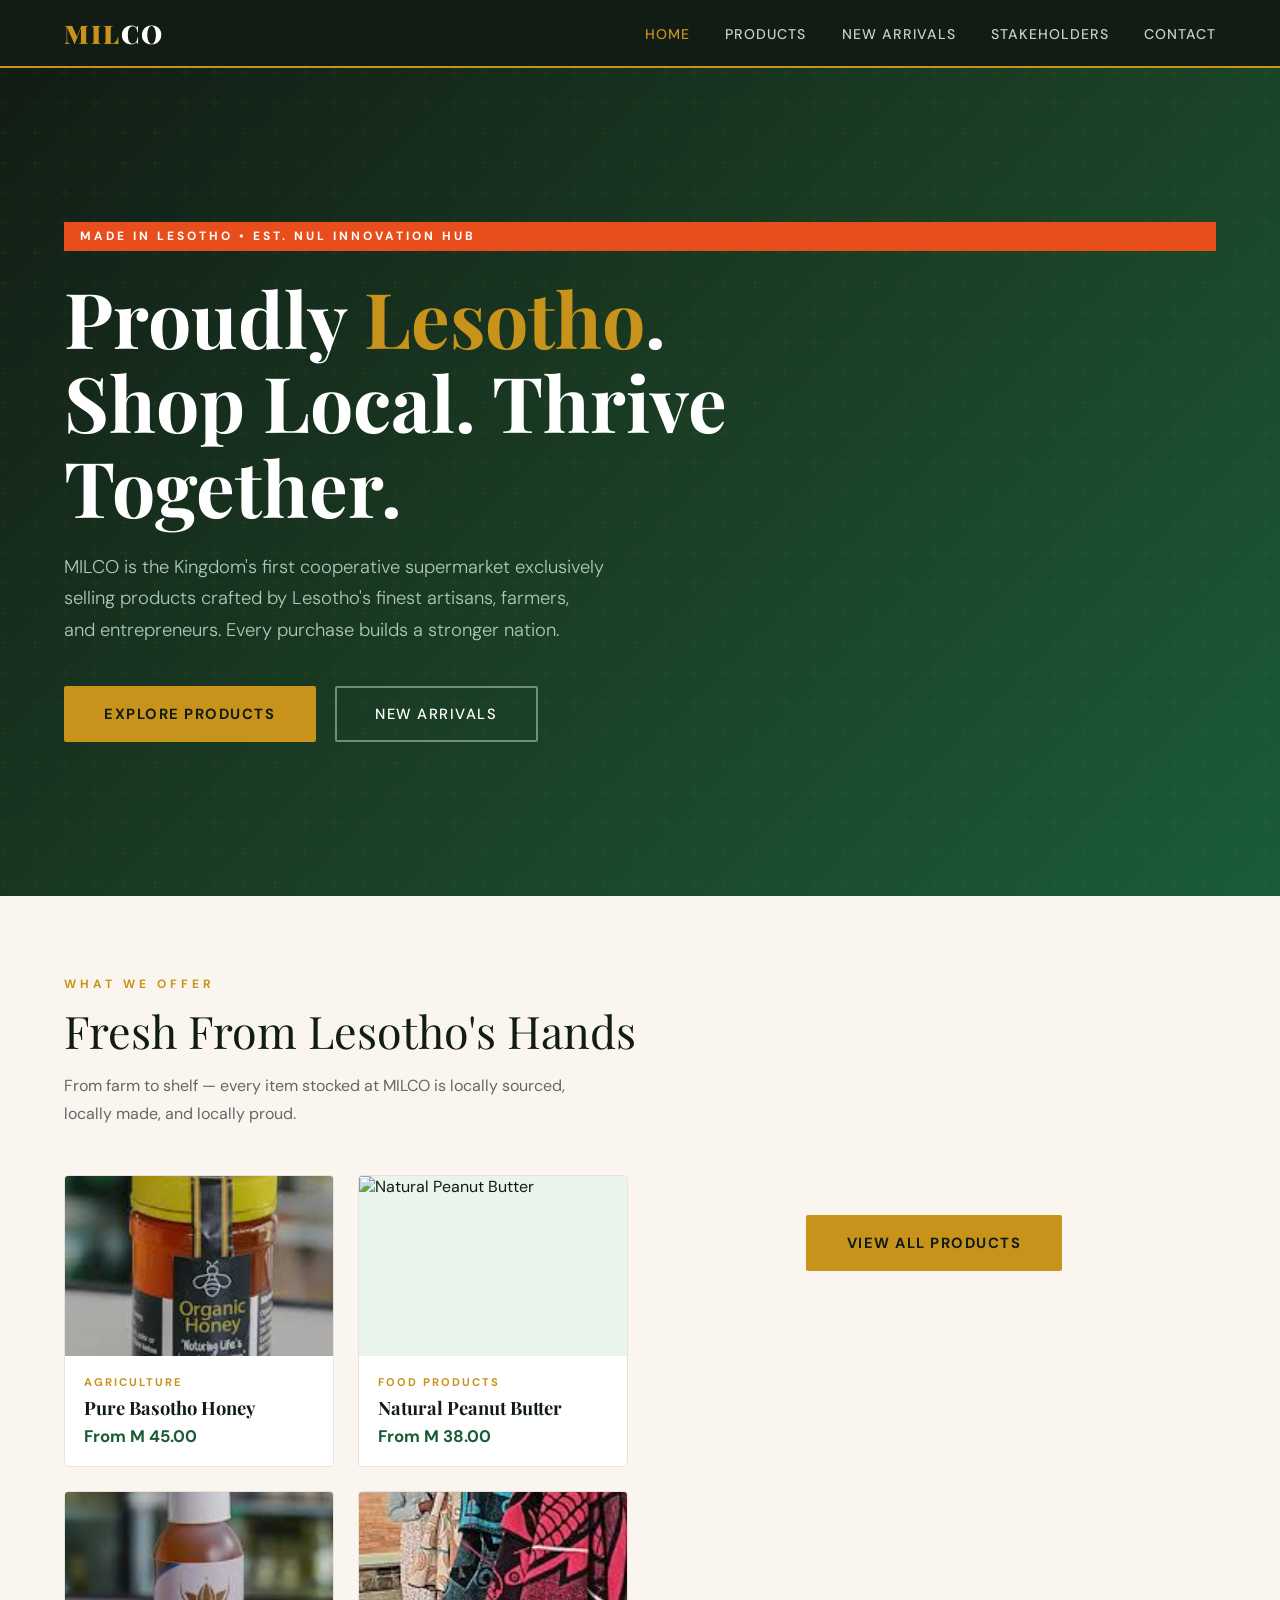
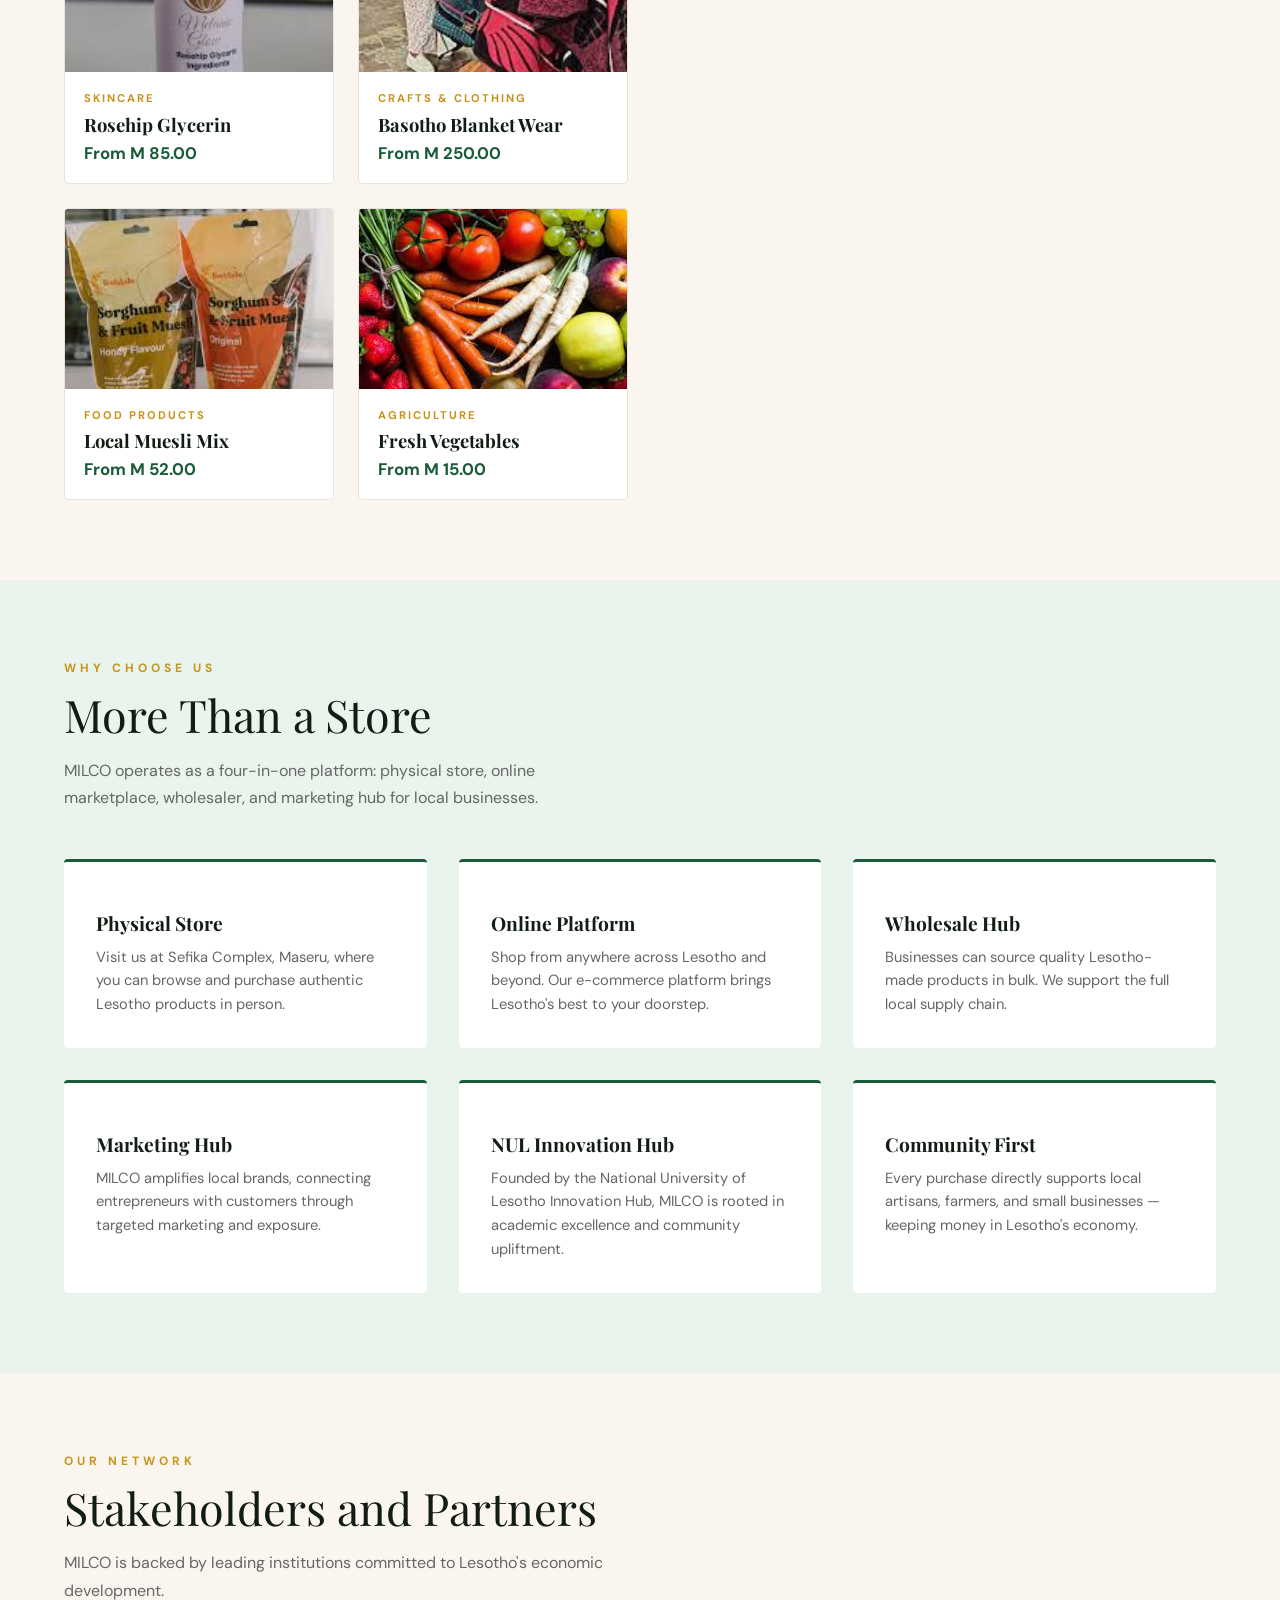
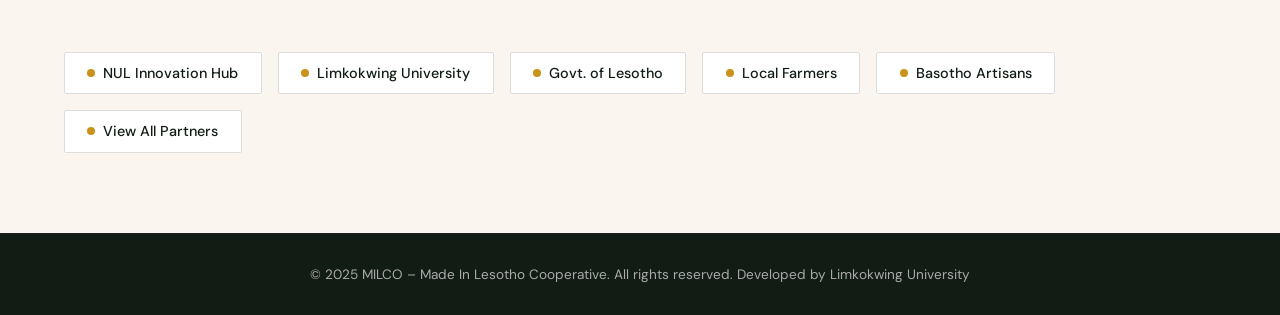
==== index.html @ b4fda406 "Add files via upload" ====
<!DOCTYPE html>
<html lang="en">
<head>
  <meta charset="UTF-8" />
  <meta name="viewport" content="width=device-width, initial-scale=1.0"/>
  <title>MILCO – Made In Lesotho Cooperative</title>
  <meta name="description" content="MILCO is Lesotho's premier cooperative supermarket exclusively selling locally made products from Lesotho's finest artisans and entrepreneurs."/>
  <meta name="keywords" content="Lesotho, Made in Lesotho, MILCO, cooperative, local products, honey, peanut butter, crafts"/>
  <link rel="preconnect" href="https://fonts.googleapis.com"/>
    <link rel="stylesheet" href="style.css"/>
<link href="https://fonts.googleapis.com/css2?family=Playfair+Display:wght@400;700;900&family=DM+Sans:wght@300;400;500&display=swap" rel="stylesheet"/>
  
</head>
<body>

<nav>
  <a href="index.html" class="nav-logo">MIL<span>CO</span></a>

  <div class="hamburger" id="hamburger" onclick="toggleMenu()">
    <span></span>
    <span></span>
    <span></span>
  </div>

  <div class="nav-overlay" id="navOverlay" onclick="toggleMenu()"></div>

  <ul class="nav-links" id="navLinks">
    <li><a href="index.html" class="active">Home</a></li>
    <li><a href="products.html">Products</a></li>
    <li><a href="new-products.html">New Arrivals</a></li>
    <li><a href="stakeholders.html">Stakeholders</a></li>
    <li><a href="contact.html">Contact</a></li>
  </ul>

</nav>

<!-- BANNER -->
<section class="banner">
  <div class="banner-badge">Made in Lesotho • Est. NUL Innovation Hub</div>
  <h1>Proudly <span>Lesotho</span>.<br/>Shop Local. Thrive Together.</h1>
  <p>MILCO is the Kingdom's first cooperative supermarket exclusively selling products crafted by Lesotho's finest artisans, farmers, and entrepreneurs. Every purchase builds a stronger nation.</p>
  <div class="banner-actions">
    <a href="products.html" class="btn-primary">Explore Products</a>
    <a href="new-products.html" class="btn-outline">New Arrivals</a>
  </div>
</section>

<!-- PRODUCTS PREVIEW -->
<section>
  <div class="section-label">What We Offer</div>
  <div class="section-title">Fresh From Lesotho's Hands</div>
  <p class="section-sub">From farm to shelf — every item stocked at MILCO is locally sourced, locally made, and locally proud.</p>
  <div class="products-grid">
<div class="products-grid">

  <div class="product-card">
    <div class="product-img">
      <img src="honey.jpg" alt="Pure Basotho Honey">
    </div>
    <div class="product-info">
      <div class="product-cat">Agriculture</div>
      <div class="product-name">Pure Basotho Honey</div>
      <div class="product-price">From M 45.00</div>
    </div>
  </div>

  <div class="product-card">
    <div class="product-img">
      <img src="Peanut.jpg" alt="Natural Peanut Butter">
    </div>
    <div class="product-info">
      <div class="product-cat">Food Products</div>
      <div class="product-name">Natural Peanut Butter</div>
      <div class="product-price">From M 38.00</div>
    </div>
  </div>

  <div class="product-card">
    <div class="product-img">
      <img src="glycerine.jpg" alt="Rosehip Glycerin">
    </div>
    <div class="product-info">
      <div class="product-cat">Skincare</div>
      <div class="product-name">Rosehip Glycerin</div>
      <div class="product-price">From M 85.00</div>
    </div>
  </div>

  <div class="product-card">
    <div class="product-img">
      <img src="blanket.jpg" alt="Basotho Blanket Wear">
    </div>
    <div class="product-info">
      <div class="product-cat">Crafts & Clothing</div>
      <div class="product-name">Basotho Blanket Wear</div>
      <div class="product-price">From M 250.00</div>
    </div>
  </div>

  <div class="product-card">
    <div class="product-img">
      <img src="muesli.jpg" alt="Local Muesli Mix">
    </div>
    <div class="product-info">
      <div class="product-cat">Food Products</div>
      <div class="product-name">Local Muesli Mix</div>
      <div class="product-price">From M 52.00</div>
    </div>
  </div>

  <div class="product-card">
    <div class="product-img">
      <img src="vegetables.jpg" alt="Fresh Vegetables">
    </div>
    <div class="product-info">
      <div class="product-cat">Agriculture</div>
      <div class="product-name">Fresh Vegetables</div>
      <div class="product-price">From M 15.00</div>
    </div>
  </div>

</div>
  <div style="text-align:center;margin-top:2.5rem;">
    <a href="products.html" class="btn-primary">View All Products</a>
  </div>
</section>

<!-- WHY MILCO -->
<section class="why-milco">
  <div class="section-label">Why Choose Us</div>
  <div class="section-title">More Than a Store</div>
  <p class="section-sub">MILCO operates as a four-in-one platform: physical store, online marketplace, wholesaler, and marketing hub for local businesses.</p>
  <div class="why-grid">
    <div class="why-card">
      <div class="why-icon"></div>
      <div class="why-title">Physical Store</div>
      <div class="why-desc">Visit us at Sefika Complex, Maseru, where you can browse and purchase authentic Lesotho products in person.</div>
    </div>
    <div class="why-card">
      <div class="why-icon"></div>
      <div class="why-title">Online Platform</div>
      <div class="why-desc">Shop from anywhere across Lesotho and beyond. Our e-commerce platform brings Lesotho's best to your doorstep.</div>
    </div>
    <div class="why-card">
      <div class="why-icon"></div>
      <div class="why-title">Wholesale Hub</div>
      <div class="why-desc">Businesses can source quality Lesotho-made products in bulk. We support the full local supply chain.</div>
    </div>
    <div class="why-card">
      <div class="why-icon"></div>
      <div class="why-title">Marketing Hub</div>
      <div class="why-desc">MILCO amplifies local brands, connecting entrepreneurs with customers through targeted marketing and exposure.</div>
    </div>
    <div class="why-card">
      <div class="why-icon"></div>
      <div class="why-title">NUL Innovation Hub</div>
      <div class="why-desc">Founded by the National University of Lesotho Innovation Hub, MILCO is rooted in academic excellence and community upliftment.</div>
    </div>
    <div class="why-card">
      <div class="why-icon"></div>
      <div class="why-title">Community First</div>
      <div class="why-desc">Every purchase directly supports local artisans, farmers, and small businesses — keeping money in Lesotho's economy.</div>
    </div>
  </div>
</section>

<!-- STAKEHOLDERS PREVIEW -->
<section>
  <div class="section-label">Our Network</div>
  <div class="section-title">Stakeholders and Partners</div>
  <p class="section-sub">MILCO is backed by leading institutions committed to Lesotho's economic development.</p>
  <div class="stakeholders-list">
    <a href="stakeholders.html" class="stakeholder-pill"><span class="dot"></span> NUL Innovation Hub</a>
    <a href="stakeholders.html" class="stakeholder-pill"><span class="dot"></span> Limkokwing University</a>
    <a href="stakeholders.html" class="stakeholder-pill"><span class="dot"></span> Govt. of Lesotho</a>
    <a href="stakeholders.html" class="stakeholder-pill"><span class="dot"></span> Local Farmers</a>
    <a href="stakeholders.html" class="stakeholder-pill"><span class="dot"></span> Basotho Artisans</a>
    <a href="stakeholders.html" class="stakeholder-pill"><span class="dot"></span> View All Partners</a>
  </div>
</section>
<script>
  function toggleMenu() {
    const nav = document.getElementById("navLinks");
    const burger = document.getElementById("hamburger");
    const overlay = document.getElementById("navOverlay");

    nav.classList.toggle("show");
    burger.classList.toggle("active");
    overlay.classList.toggle("show");
  }
</script>

<!-- FOOTER -->
<footer>

  <div>
    <span>© 2025 MILCO – Made In Lesotho Cooperative. All rights reserved.</span>
    <span>Developed by Limkokwing University</span>
  </div>
</footer>

</body>
</html>
---- style.css ----
/* ============================================================
   MILCO – Made In Lesotho Cooperative | Global Stylesheet
   Shared across: index, products, new-products, stakeholders, contact
   ============================================================ */

/* ── CSS Variables ── */
:root {
  --green: #1a5c38;
  --gold: #c8931a;
  --cream: #faf6ef;
  --dark: #111c14;
  --accent: #e84e1b;
  --light-green: #e8f4ec;
}

/* ── Reset ── */
*, *::before, *::after { box-sizing: border-box; margin: 0; padding: 0; }

/* ── Base ── */
body {
  font-family: 'DM Sans', sans-serif;
  background: var(--cream);
  color: var(--dark);
  overflow-x: hidden;
}

/* ============================================================
   NAVIGATION
   ============================================================ */
nav {
  position: fixed; top: 0; width: 100%; z-index: 100;
  background: var(--dark); padding: 0 4rem;
  display: flex; align-items: center; justify-content: space-between;
  height: 68px; border-bottom: 2px solid var(--gold);
}
.nav-logo {
  font-family: 'Playfair Display', serif;
  color: var(--gold); font-size: 1.6rem; font-weight: 900;
  letter-spacing: 2px; text-decoration: none;
}
.nav-logo span { color: #fff; }
.nav-links { display: flex; gap: 2.2rem; list-style: none; }
.nav-links a {
  color: #ccc; text-decoration: none; font-size: 0.88rem;
  letter-spacing: 1px; text-transform: uppercase; font-weight: 500;
  transition: color 0.2s;
}
.nav-links a:hover, .nav-links a.active { color: var(--gold); }
.nav-cta {
  background: var(--gold); color: var(--dark);
  padding: 0.5rem 1.4rem; border-radius: 2px; font-weight: 700;
  font-size: 0.82rem; text-decoration: none; letter-spacing: 1px;
  text-transform: uppercase; transition: background 0.2s;
}
.nav-cta:hover { background: #e8a820; }

/* ── Hamburger Menu ── */
.hamburger {
  display: none; flex-direction: column; gap: 6px;
  cursor: pointer; z-index: 1001;
}
.hamburger span {
  width: 26px; height: 3px; background: #fff;
  border-radius: 2px; transition: all 0.4s ease;
}
.hamburger.active span:nth-child(1) { transform: rotate(45deg) translate(6px, 6px); }
.hamburger.active span:nth-child(2) { opacity: 0; }
.hamburger.active span:nth-child(3) { transform: rotate(-45deg) translate(6px, -6px); }

/* ── Nav Overlay ── */
.nav-overlay {
  position: fixed; inset: 0;
  backdrop-filter: blur(6px); background: rgba(0,0,0,0.4);
  opacity: 0; pointer-events: none;
  transition: opacity 0.4s ease; z-index: 998;
}
.nav-overlay.show { opacity: 1; pointer-events: all; }

/* ============================================================
   SHARED SECTION / UTILITY STYLES
   ============================================================ */
section, .section { padding: 5rem 4rem; }
.section-label {
  font-size: 0.75rem; letter-spacing: 4px; text-transform: uppercase;
  color: var(--gold); font-weight: 700; margin-bottom: 0.8rem;
}
.section-title {
  font-family: 'Playfair Display', serif;
  font-size: clamp(1.8rem, 3.5vw, 2.8rem);
  line-height: 1.15; margin-bottom: 1rem;
}
.section-sub { color: #666; max-width: 540px; line-height: 1.7; margin-bottom: 3rem; }

/* ── Buttons ── */
.btn-primary {
  display: inline-block; background: var(--gold); color: var(--dark);
  padding: 1rem 2.4rem; font-weight: 700; font-size: 0.92rem;
  letter-spacing: 1.5px; text-transform: uppercase; text-decoration: none;
  border-radius: 2px; transition: all 0.25s; border: 2px solid var(--gold);
}
.btn-primary:hover { background: transparent; color: var(--gold); }
.btn-outline {
  background: transparent; color: #fff; padding: 1rem 2.4rem;
  font-weight: 500; font-size: 0.92rem; letter-spacing: 1.5px;
  text-transform: uppercase; text-decoration: none;
  border-radius: 2px; border: 2px solid rgba(255,255,255,0.4); transition: all 0.25s;
}
.btn-outline:hover { border-color: #fff; }

/* ── Cart Toast ── */
.cart-toast {
  position: fixed; bottom: 2rem; right: 2rem;
  background: var(--green); color: #fff; padding: 1rem 1.5rem;
  border-radius: 4px; font-size: 0.9rem; font-weight: 500;
  transform: translateY(100px); opacity: 0; transition: all 0.4s; z-index: 999;
}
.cart-toast.show { transform: translateY(0); opacity: 1; }

/* ── Page Hero (shared base) ── */
.page-hero { margin-top: 68px; padding: 5rem 4rem; position: relative; overflow: hidden; }
.page-hero h1 {
  font-family: 'Playfair Display', serif;
  font-size: clamp(2.4rem, 5vw, 4rem);
  color: #fff; margin-bottom: 1rem; line-height: 1.1;
}
.page-hero p { color: rgba(255,255,255,0.8); font-size: 1.05rem; max-width: 500px; line-height: 1.7; }
.hero-badge {
  display: inline-block; background: #fff; color: var(--accent);
  font-size: 0.72rem; letter-spacing: 3px; text-transform: uppercase;
  padding: 0.35rem 1rem; margin-bottom: 1.2rem; font-weight: 700; border-radius: 2px;
}

/* ── Footer ── */
footer {
  background: var(--dark); color: #aaa;
  padding: 2rem 4rem; text-align: center;
  font-size: 0.85rem; border-top: 1px solid #222;
}
footer a { color: var(--gold); text-decoration: none; }

/* ── Keyframes ── */
@keyframes fadeDown {
  from { opacity: 0; transform: translateY(-20px); }
  to   { opacity: 1; transform: translateY(0); }
}

/* ============================================================
   INDEX PAGE
   ============================================================ */
.banner {
  margin-top: 68px; min-height: 92vh;
  background: linear-gradient(135deg, var(--dark) 0%, #1a3d24 50%, var(--green) 100%);
  display: flex; flex-direction: column; justify-content: center;
  padding: 6rem 4rem; position: relative; overflow: hidden;
}
.banner::before {
  content: ''; position: absolute; inset: 0;
  background: url("data:image/svg+xml,%3Csvg width='60' height='60' viewBox='0 0 60 60' xmlns='http://www.w3.org/2000/svg'%3E%3Cg fill='none' fill-rule='evenodd'%3E%3Cg fill='%23c8931a' fill-opacity='0.04'%3E%3Cpath d='M36 34v-4h-2v4h-4v2h4v4h2v-4h4v-2h-4zm0-30V0h-2v4h-4v2h4v4h2V6h4V4h-4zM6 34v-4H4v4H0v2h4v4h2v-4h4v-2H6zM6 4V0H4v4H0v2h4v4h2V6h4V4H6z'/%3E%3C/g%3E%3C/g%3E%3C/svg%3E");
}
.banner-badge {
  display: inline-block; background: var(--accent); color: #fff;
  font-size: 0.75rem; letter-spacing: 3px; text-transform: uppercase;
  padding: 0.4rem 1rem; margin-bottom: 1.5rem; font-weight: 700;
  animation: fadeDown 0.8s ease both;
}
.banner h1 {
  font-family: 'Playfair Display', serif; font-size: clamp(2.8rem, 6vw, 5.5rem);
  color: #fff; line-height: 1.1; max-width: 700px; margin-bottom: 1.5rem;
  animation: fadeDown 0.9s 0.1s ease both;
}
.banner h1 span { color: var(--gold); }
.banner p {
  color: #adc9b7; font-size: 1.15rem; max-width: 540px; line-height: 1.7;
  margin-bottom: 2.5rem; font-weight: 300;
  animation: fadeDown 1s 0.2s ease both;
}
.banner-actions { display: flex; gap: 1.2rem; flex-wrap: wrap; animation: fadeDown 1s 0.3s ease both; }
.banner-deco {
  position: absolute; right: 4rem; top: 50%; transform: translateY(-50%);
  width: 380px; height: 380px;
  border: 2px solid rgba(200,147,26,0.25); border-radius: 50%;
  display: flex; align-items: center; justify-content: center;
}
.banner-deco::before {
  content: ''; position: absolute; width: 280px; height: 280px;
  border: 2px solid rgba(200,147,26,0.4); border-radius: 50%;
}
.banner-deco-inner {
  width: 180px; height: 180px; background: var(--gold); border-radius: 50%;
  display: flex; align-items: center; justify-content: center;
  font-family: 'Playfair Display', serif; font-size: 2rem; font-weight: 900;
  color: var(--dark); letter-spacing: 2px; text-align: center; line-height: 1.1;
}
.promo-strip {
  background: var(--accent); color: #fff; text-align: center;
  padding: 1.1rem 2rem; font-size: 0.92rem; letter-spacing: 1px; font-weight: 500;
}
.promo-strip a { color: #fff; font-weight: 700; text-decoration: underline; }
.stats { background: var(--dark); color: #fff; }
.stats-grid { display: grid; grid-template-columns: repeat(4, 1fr); gap: 2rem; }
.stat-card { text-align: center; padding: 2rem; border-right: 1px solid rgba(255,255,255,0.1); }
.stat-card:last-child { border-right: none; }
.stat-num { font-family: 'Playfair Display', serif; font-size: 3rem; color: var(--gold); font-weight: 900; }
.stat-label { color: #888; font-size: 0.85rem; letter-spacing: 1px; margin-top: 0.3rem; }
.products-grid { display: grid; grid-template-columns: repeat(auto-fit, minmax(240px, 1fr)); gap: 1.5rem; }
.product-card {
  background: #fff; border-radius: 4px; overflow: hidden;
  border: 1px solid #e8e4dd; transition: all 0.3s;
  display: flex; flex-direction: column;
}
.product-card:hover { transform: translateY(-6px); box-shadow: 0 20px 40px rgba(0,0,0,0.1); }
.product-img { height: 180px; overflow: hidden; background: var(--light-green); position: relative; }
.product-img img { width: 100%; height: 100%; object-fit: cover; display: block; transition: transform 0.4s ease; }
.product-card:hover .product-img img { transform: scale(1.06); }
.product-info { padding: 1.2rem; flex: 1; display: flex; flex-direction: column; }
.product-cat { font-size: 0.7rem; letter-spacing: 2px; text-transform: uppercase; color: var(--gold); font-weight: 700; margin-bottom: 0.4rem; }
.product-name { font-family: 'Playfair Display', serif; font-size: 1.15rem; font-weight: 700; margin-bottom: 0.3rem; }
.product-price { color: var(--green); font-weight: 700; font-size: 1.05rem; }
.product-badge {
  position: absolute; top: 10px; left: 10px;
  background: var(--accent); color: #fff; font-size: 0.65rem; font-weight: 700;
  padding: 0.25rem 0.5rem; border-radius: 2px; letter-spacing: 1px; text-transform: uppercase;
}
.product-desc { font-size: 0.82rem; color: #777; line-height: 1.5; margin-bottom: 0.8rem; flex: 1; }
.product-footer { display: flex; align-items: center; justify-content: space-between; }
.add-to-cart {
  background: var(--green); color: #fff; border: none;
  padding: 0.45rem 0.9rem; border-radius: 2px; font-size: 0.78rem;
  font-weight: 700; cursor: pointer; letter-spacing: 0.5px; transition: background 0.2s;
}
.add-to-cart:hover { background: var(--dark); }
.why-milco { background: var(--light-green); }
.why-grid { display: grid; grid-template-columns: repeat(3, 1fr); gap: 2rem; }
.why-card { background: #fff; padding: 2rem; border-radius: 4px; border-top: 3px solid var(--green); }
.why-icon { font-size: 2.4rem; margin-bottom: 1rem; }
.why-title { font-family: 'Playfair Display', serif; font-size: 1.2rem; font-weight: 700; margin-bottom: 0.6rem; }
.why-desc { color: #666; font-size: 0.92rem; line-height: 1.6; }
.stakeholders-list { display: flex; flex-wrap: wrap; gap: 1rem; }
.stakeholder-pill {
  background: #fff; border: 1px solid #ddd; padding: 0.7rem 1.4rem;
  border-radius: 2px; font-weight: 500; font-size: 0.9rem;
  text-decoration: none; color: var(--dark); transition: all 0.2s;
  display: flex; align-items: center; gap: 0.5rem;
}
.stakeholder-pill:hover { background: var(--green); color: #fff; border-color: var(--green); }
.stakeholder-pill .dot { width: 8px; height: 8px; background: var(--gold); border-radius: 50%; }

/* ============================================================
   PRODUCTS PAGE
   ============================================================ */
.products-page .page-hero {
  background: linear-gradient(135deg, var(--dark), var(--green));
  padding: 4rem 4rem 3rem;
}
.products-page .page-hero h1 { font-size: 3rem; }
.products-page .page-hero p { color: #adc9b7; font-size: 1rem; max-width: 500px; }
.shop-layout { display: grid; grid-template-columns: 240px 1fr; gap: 2rem; padding: 3rem 4rem; }
.filter-section { background: #fff; border: 1px solid #e8e4dd; border-radius: 4px; padding: 1.5rem; margin-bottom: 1.2rem; }
.filter-title { font-weight: 700; font-size: 0.85rem; letter-spacing: 1px; text-transform: uppercase; margin-bottom: 1rem; color: var(--dark); }
.filter-option { display: flex; align-items: center; gap: 0.6rem; margin-bottom: 0.6rem; cursor: pointer; }
.filter-option input { accent-color: var(--green); width: 15px; height: 15px; }
.filter-option label { font-size: 0.9rem; color: #555; cursor: pointer; }
.filter-option label span { color: #aaa; font-size: 0.8rem; }
.products-toolbar { display: flex; align-items: center; justify-content: space-between; margin-bottom: 1.5rem; }
.products-count { font-size: 0.9rem; color: #666; }
.sort-select { padding: 0.5rem 1rem; border: 1px solid #ddd; border-radius: 2px; font-family: 'DM Sans', sans-serif; font-size: 0.88rem; background: #fff; }

/* ============================================================
   NEW ARRIVALS PAGE
   ============================================================ */
.new-arrivals-page .page-hero {
  background: linear-gradient(135deg, #1a0a00, var(--accent) 80%, #c84010);
}
.new-arrivals-page .page-hero::after {
  content: 'NEW'; position: absolute; right: -2rem; top: 50%;
  transform: translateY(-50%) rotate(-15deg);
  font-family: 'Playfair Display', serif; font-size: 12rem;
  font-weight: 900; color: rgba(255,255,255,0.05); pointer-events: none;
}
.new-products-grid { display: grid; grid-template-columns: repeat(auto-fill, minmax(260px, 1fr)); gap: 1.8rem; margin-bottom: 3rem; }
.new-product-card {
  background: #fff; border-radius: 4px; overflow: hidden;
  border: 1px solid #e8e4dd; position: relative; transition: all 0.3s;
}
.new-product-card:hover { transform: translateY(-6px); box-shadow: 0 16px 40px rgba(0,0,0,0.12); }
.new-label {
  position: absolute; top: 12px; right: 12px; background: var(--accent); color: #fff;
  font-size: 0.65rem; font-weight: 700; padding: 0.3rem 0.7rem;
  border-radius: 2px; letter-spacing: 2px; text-transform: uppercase;
}
.new-img { height: 200px; background: var(--light-green); display: flex; align-items: center; justify-content: center; font-size: 4rem; overflow: hidden; }
.new-img img { width: 100%; height: 100%; object-fit: cover; display: block; }
.new-info { padding: 1.4rem; }
.new-cat { font-size: 0.68rem; letter-spacing: 2px; text-transform: uppercase; color: var(--gold); font-weight: 700; margin-bottom: 0.3rem; }
.new-name { font-family: 'Playfair Display', serif; font-size: 1.2rem; font-weight: 700; margin-bottom: 0.4rem; }
.new-desc { font-size: 0.85rem; color: #777; line-height: 1.5; margin-bottom: 1rem; }
.new-footer { display: flex; align-items: center; justify-content: space-between; }
.new-price { color: var(--green); font-weight: 700; font-size: 1.1rem; }
.new-price small { color: #aaa; font-size: 0.75rem; font-weight: 400; display: block; }
.btn-cart { background: var(--green); color: #fff; border: none; padding: 0.55rem 1.1rem; border-radius: 2px; font-size: 0.8rem; font-weight: 700; cursor: pointer; transition: background 0.2s; }
.btn-cart:hover { background: var(--dark); }

/* ============================================================
   STAKEHOLDERS PAGE
   ============================================================ */
.stakeholders-page .page-hero { background: linear-gradient(135deg, var(--green) 0%, #0a2e18 100%); }
.featured-grid { display: grid; grid-template-columns: 1fr 1fr; gap: 2rem; margin-bottom: 4rem; }
.featured-card {
  background: #fff; border: 1px solid #e8e4dd; border-radius: 4px; padding: 2.5rem;
  display: grid; grid-template-columns: 80px 1fr; gap: 1.5rem; align-items: start;
  transition: all 0.3s; text-decoration: none; color: var(--dark);
}
.featured-card:hover { transform: translateY(-4px); box-shadow: 0 12px 30px rgba(0,0,0,0.1); border-color: var(--gold); }
.card-logo { width: 90px; height: 90px; border-radius: 4px; background: var(--light-green); display: flex; align-items: center; justify-content: center; font-size: 2.2rem; flex-shrink: 0; }
.card-logo img { width: 100%; height: 100%; object-fit: contain; padding: 8px; }
.card-type { font-size: 0.68rem; letter-spacing: 2px; text-transform: uppercase; color: var(--gold); font-weight: 700; margin-bottom: 0.3rem; }
.card-name { font-family: 'Playfair Display', serif; font-size: 1.3rem; font-weight: 700; margin-bottom: 0.5rem; }
.card-desc { font-size: 0.88rem; color: #666; line-height: 1.6; margin-bottom: 1rem; }
.card-link { display: inline-flex; align-items: center; gap: 0.4rem; font-size: 0.82rem; font-weight: 700; color: var(--green); letter-spacing: 0.5px; }
.card-link::after { content: '→'; }
.stakeholders-table { width: 100%; border-collapse: collapse; background: #fff; border-radius: 4px; overflow: hidden; border: 1px solid #e8e4dd; }
.stakeholders-table thead { background: var(--dark); }
.stakeholders-table thead th { color: #fff; padding: 1rem 1.4rem; text-align: left; font-size: 0.78rem; letter-spacing: 1.5px; text-transform: uppercase; font-weight: 700; }
.stakeholders-table tbody tr { border-bottom: 1px solid #f0ece5; transition: background 0.15s; }
.stakeholders-table tbody tr:hover { background: var(--light-green); }
.stakeholders-table td { padding: 1rem 1.4rem; font-size: 0.9rem; vertical-align: middle; }
.stakeholders-table td:first-child { font-weight: 600; }
.type-badge { display: inline-block; background: var(--light-green); color: var(--green); font-size: 0.68rem; padding: 0.25rem 0.6rem; border-radius: 2px; font-weight: 700; letter-spacing: 1px; text-transform: uppercase; }
.type-badge.academic { background: #e8eaf6; color: #3949ab; }
.type-badge.govt { background: #fff8e1; color: #f57f17; }
.type-badge.ngo { background: #fce4ec; color: #c62828; }
.ext-link { color: var(--green); text-decoration: none; font-weight: 600; font-size: 0.85rem; }
.ext-link:hover { text-decoration: underline; }
.join-section { background: var(--dark); padding: 5rem 4rem; text-align: center; }
.join-section .section-label { color: var(--gold); }
.join-section h2 { font-family: 'Playfair Display', serif; font-size: 2.8rem; color: #fff; margin-bottom: 1rem; }
.join-section p { color: #888; max-width: 500px; margin: 0 auto 2.5rem; line-height: 1.7; }

/* ============================================================
   CONTACT PAGE
   ============================================================ */
.contact-page .page-hero { background: linear-gradient(135deg, var(--dark) 0%, #1a3d24 100%); }
.contact-page .page-hero h1 { font-size: 3.2rem; }
.contact-page .page-hero p { color: #adc9b7; }
.contact-layout { display: grid; grid-template-columns: 1fr 1.4fr; gap: 3rem; padding: 5rem 4rem; }
.info-title { font-family: 'Playfair Display', serif; font-size: 1.8rem; margin-bottom: 0.6rem; }
.info-sub { color: #666; font-size: 0.9rem; line-height: 1.7; margin-bottom: 2.5rem; }
.info-cards { display: flex; flex-direction: column; gap: 1.2rem; margin-bottom: 2.5rem; }
.info-card { background: #fff; border: 1px solid #e8e4dd; border-radius: 4px; padding: 1.4rem; display: flex; gap: 1rem; align-items: flex-start; transition: all 0.2s; }
.info-card:hover { border-color: var(--gold); }
.info-label { font-size: 0.7rem; letter-spacing: 2px; text-transform: uppercase; color: var(--gold); font-weight: 700; margin-bottom: 0.2rem; }
.info-val { font-weight: 600; font-size: 0.95rem; }
.info-val a { color: var(--dark); text-decoration: none; }
.info-val a:hover { color: var(--green); }
.info-extra { font-size: 0.82rem; color: #888; margin-top: 0.2rem; }
.social-title { font-family: 'Playfair Display', serif; font-size: 1.3rem; margin-bottom: 1.2rem; }
.social-grid { display: grid; grid-template-columns: 1fr 1fr; gap: 0.8rem; }
.social-card { background: #fff; border: 1px solid #e8e4dd; border-radius: 4px; padding: 1rem 1.2rem; min-height: 74px; display: flex; align-items: center; gap: 0.9rem; text-decoration: none; color: var(--dark); transition: all 0.25s; }
.social-card:hover { transform: translateY(-2px); box-shadow: 0 8px 20px rgba(0,0,0,0.1); }
.social-card.fb:hover { border-color: #1877f2; background: #f0f5ff; }
.social-card.tw:hover { border-color: #000; background: #f5f5f5; }
.social-card.ig:hover { border-color: #e1306c; background: #fff0f5; }
.social-card.wa:hover { border-color: #25d366; background: #f0fff5; }
.social-card.yt:hover { border-color: #ff0000; background: #fff0f0; }
.social-card.li:hover { border-color: #0077b5; background: #f0f5ff; }
.social-icon { width: 48px; height: 48px; border-radius: 10px; display: flex; align-items: center; justify-content: center; font-size: 1.4rem; flex-shrink: 0; overflow: hidden; }
.social-icon img { width: 100%; height: 100%; object-fit: cover; object-position: center; display: block; border-radius: 10px; }
.social-icon.fb { background: #1877f2; }
.social-icon.tw { background: #000; }
.social-icon.ig { background: linear-gradient(45deg, #f09433, #e6683c, #dc2743, #cc2366, #bc1888); }
.social-icon.wa { background: #25d366; }
.social-icon.yt { background: #ff0000; }
.social-icon.li { background: #0077b5; }
.social-text { display: flex; flex-direction: column; gap: 0.15rem; min-width: 0; }
.social-name { font-weight: 700; font-size: 0.88rem; white-space: nowrap; }
.social-handle { font-size: 0.76rem; color: #888; white-space: nowrap; overflow: hidden; text-overflow: ellipsis; }
.contact-form-wrap { background: #fff; border: 1px solid #e8e4dd; border-radius: 4px; padding: 2.5rem; }
.form-title { font-family: 'Playfair Display', serif; font-size: 1.8rem; margin-bottom: 0.5rem; }
.form-sub { color: #666; font-size: 0.9rem; margin-bottom: 2rem; }
.form-row { display: grid; grid-template-columns: 1fr 1fr; gap: 1rem; margin-bottom: 1rem; }
.form-group { display: flex; flex-direction: column; gap: 0.4rem; margin-bottom: 1rem; }
.form-group label { font-size: 0.78rem; font-weight: 700; letter-spacing: 1px; text-transform: uppercase; color: #555; }
.form-group input, .form-group select, .form-group textarea { padding: 0.8rem 1rem; border: 1px solid #ddd; border-radius: 2px; font-family: 'DM Sans', sans-serif; font-size: 0.9rem; transition: all 0.2s; background: #fff; }
.form-group input:focus, .form-group select:focus, .form-group textarea:focus { outline: none; border-color: var(--green); box-shadow: 0 0 0 3px rgba(26,92,56,0.1); }
.form-group textarea { resize: vertical; min-height: 120px; }
.btn-submit { width: 100%; background: var(--green); color: #fff; border: none; padding: 1rem; border-radius: 2px; font-family: 'DM Sans', sans-serif; font-weight: 700; font-size: 0.95rem; letter-spacing: 1px; text-transform: uppercase; cursor: pointer; transition: background 0.2s; }
.btn-submit:hover { background: var(--dark); }
.form-success { display: none; background: var(--light-green); border: 1px solid var(--green); color: var(--green); padding: 1.2rem; border-radius: 4px; text-align: center; font-weight: 600; }
.hours-section { background: var(--light-green); padding: 4rem; }
.hours-grid { display: grid; grid-template-columns: 1fr 1fr; gap: 3rem; }
.hours-title { font-family: 'Playfair Display', serif; font-size: 1.6rem; margin-bottom: 1.5rem; }
.hours-table { width: 100%; }
.hours-table tr { border-bottom: 1px solid rgba(0,0,0,0.06); }
.hours-table td { padding: 0.7rem 0; font-size: 0.9rem; }
.hours-table td:last-child { text-align: right; font-weight: 600; color: var(--green); }
.hours-table tr.closed td:last-child { color: #c00; }
.map-placeholder { background: #d8ead0; border-radius: 4px; height: 100%; min-height: 220px; display: flex; align-items: center; justify-content: center; flex-direction: column; gap: 0.8rem; font-size: 3rem; color: var(--green); }
.map-placeholder p { font-size: 0.9rem; color: var(--green); font-weight: 600; }

/* ============================================================
   RESPONSIVE
   ============================================================ */
@media (max-width: 900px) {
  nav { padding: 0 1.5rem; }
  .hamburger { display: flex; }
  .nav-links {
    position: fixed; top: 0; right: -100%; height: 100vh; width: 260px;
    background: var(--dark); flex-direction: column; align-items: flex-start;
    padding: 6rem 2rem; gap: 2rem;
    transition: right 0.5s cubic-bezier(0.77, 0, 0.175, 1);
    box-shadow: -10px 0 40px rgba(0,0,0,0.4); z-index: 999;
  }
  .nav-links li { width: 100%; }
  .nav-links a { font-size: 1rem; color: #ccc; }
  .nav-links.show { right: 0; }
  .nav-cta { display: none; }

  section, .section { padding: 3rem 1.5rem; }
  .page-hero { padding: 4rem 1.5rem; }
  .banner { padding: 4rem 1.5rem; }
  .banner-deco { display: none; }
  .stats-grid, .why-grid { grid-template-columns: 1fr 1fr; }
  .shop-layout { grid-template-columns: 1fr; padding: 1.5rem; }
  .featured-grid { grid-template-columns: 1fr; }
  .featured-card { grid-template-columns: 1fr; }
  .stakeholders-table { font-size: 0.8rem; }
  .stakeholders-table td, .stakeholders-table th { padding: 0.7rem; }
  .join-section { padding: 3rem 1.5rem; }
  .contact-layout { grid-template-columns: 1fr; padding: 2rem 1.5rem; }
  .social-grid { grid-template-columns: 1fr; }
  .form-row { grid-template-columns: 1fr; }
  .hours-section { padding: 3rem 1.5rem; }
  .hours-grid { grid-template-columns: 1fr; }
}
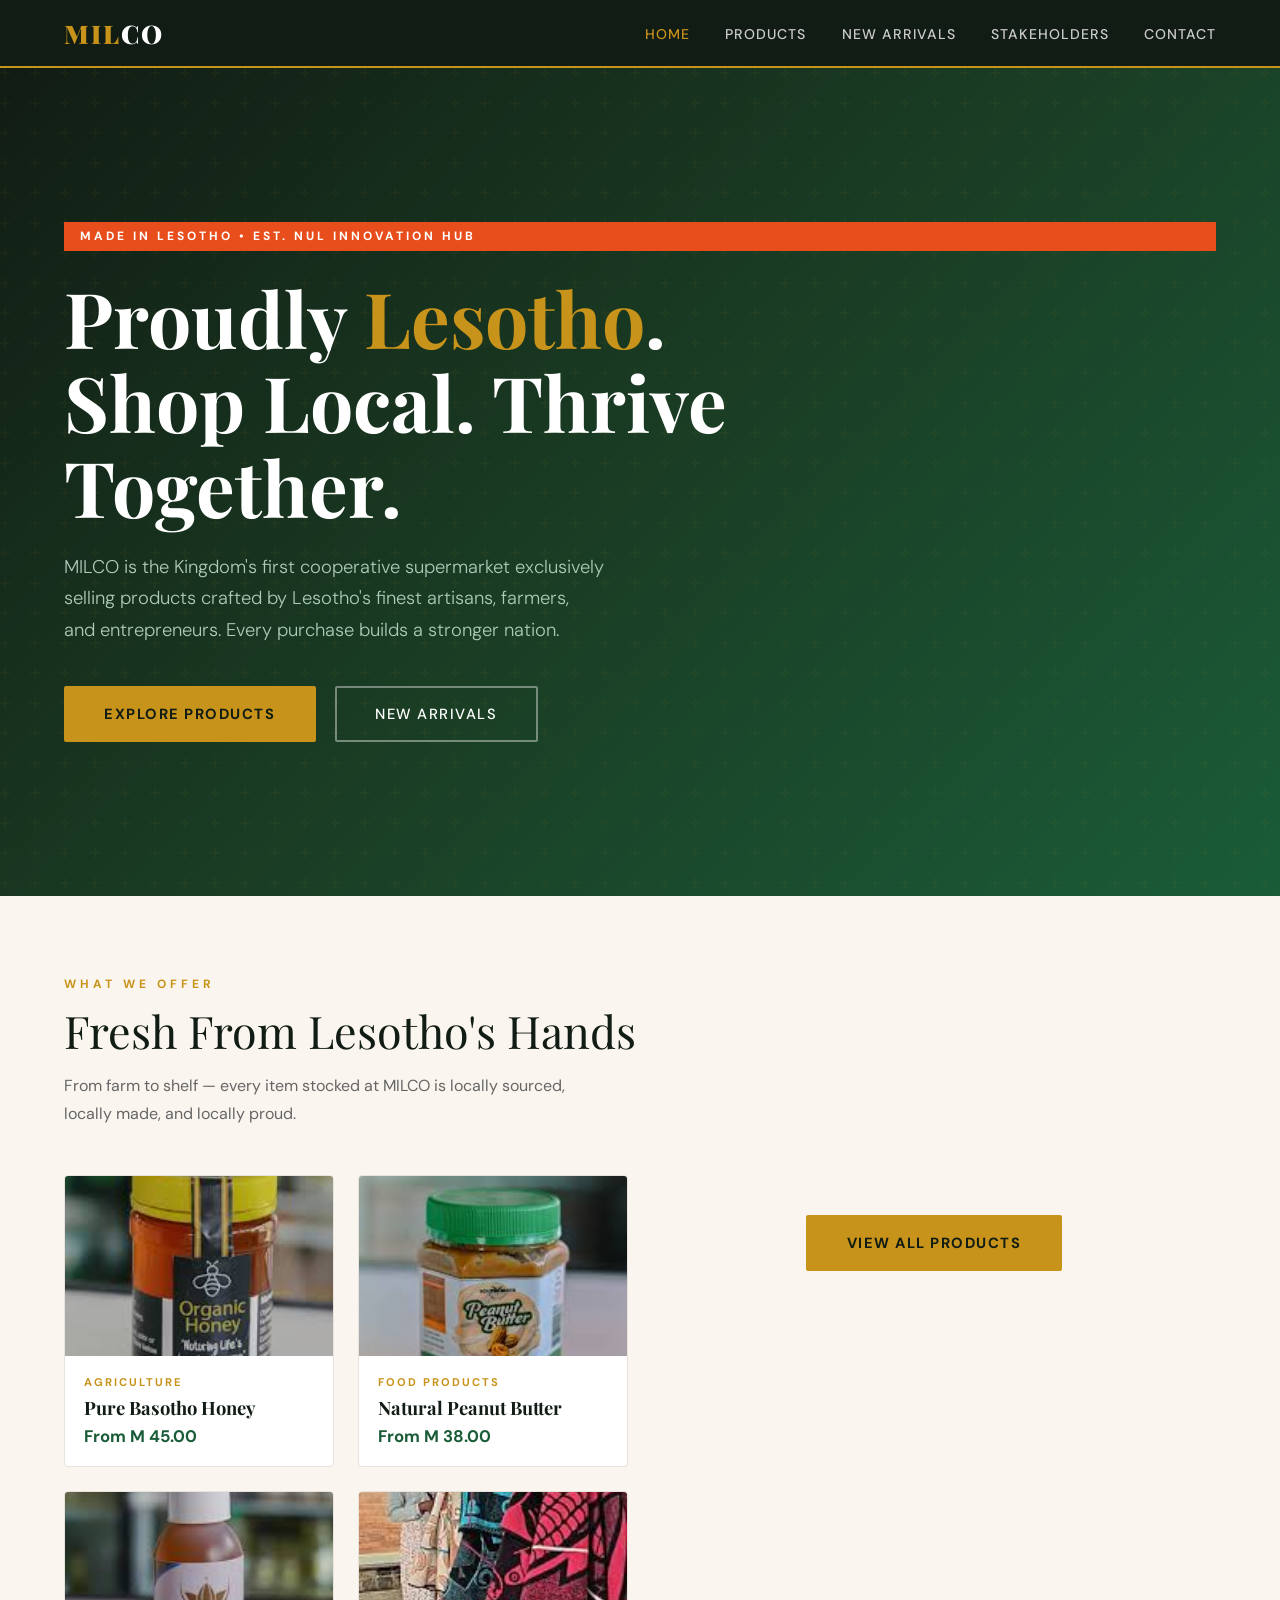
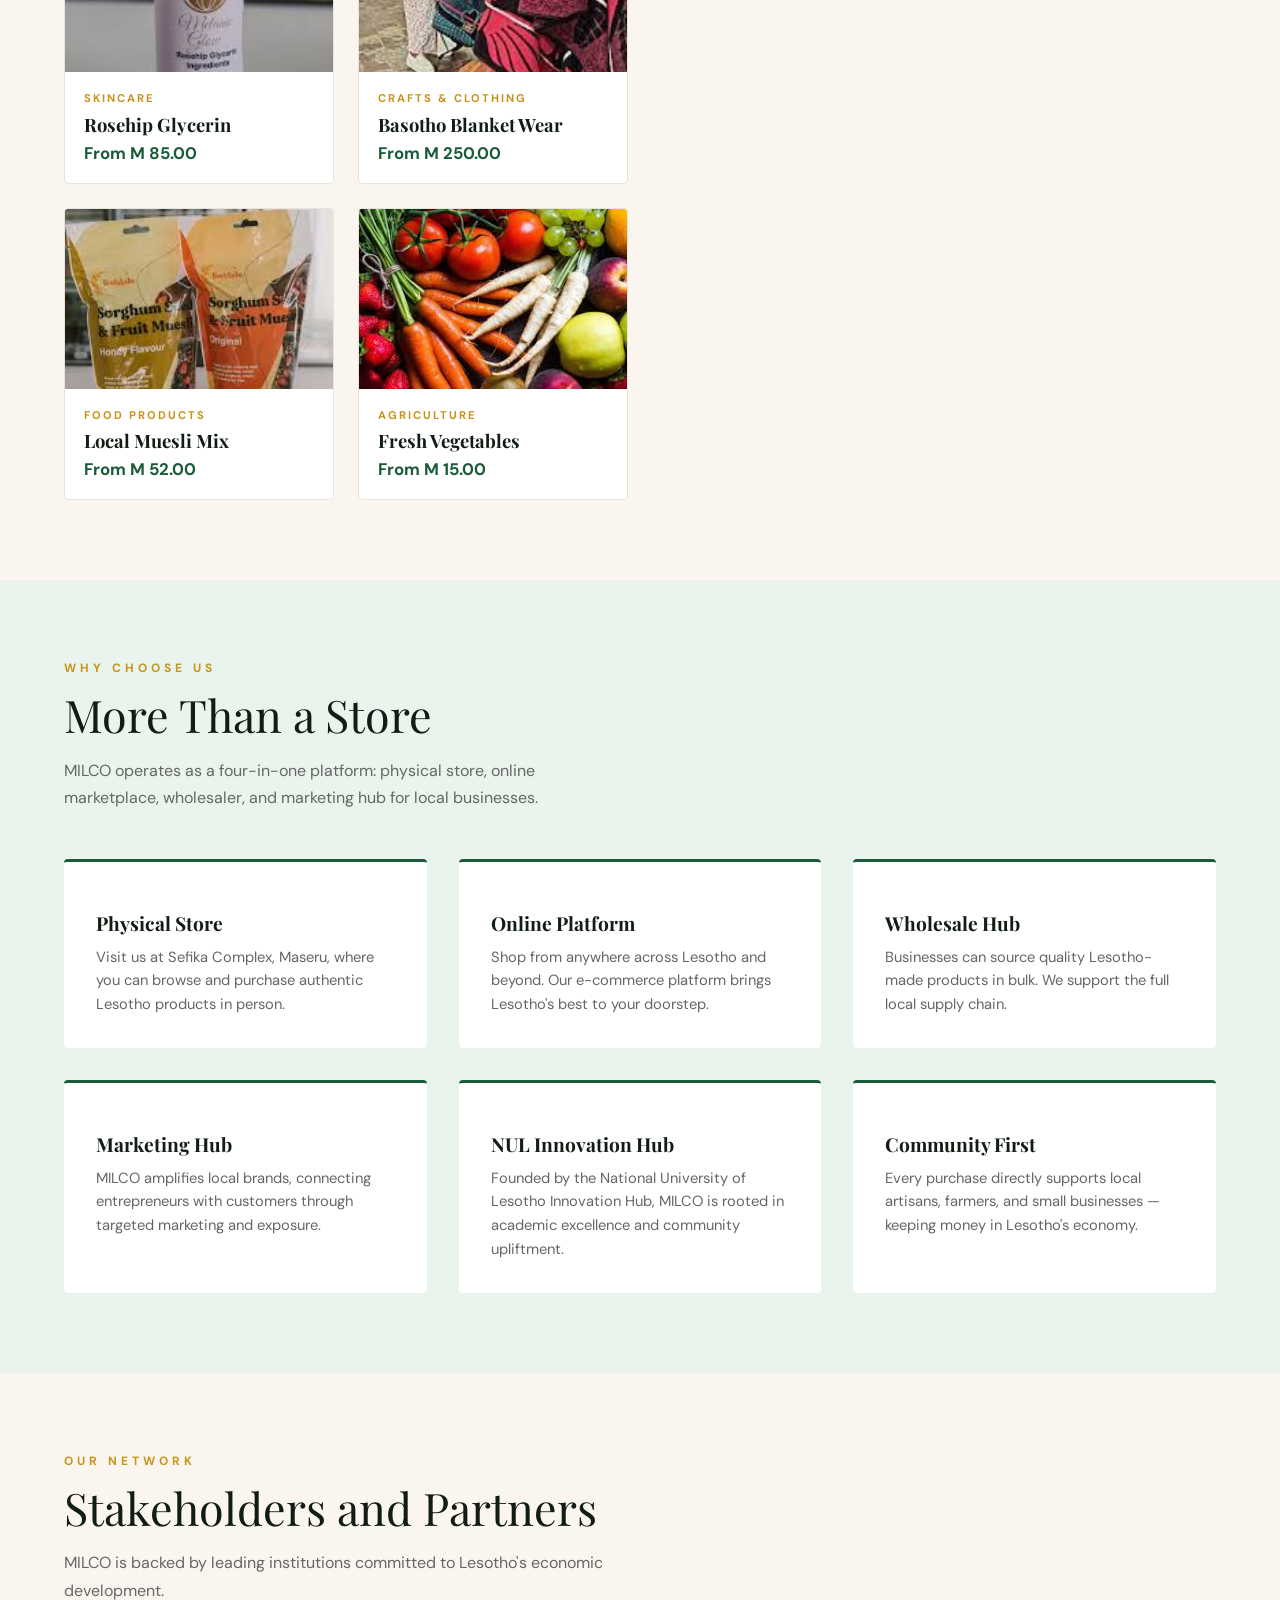
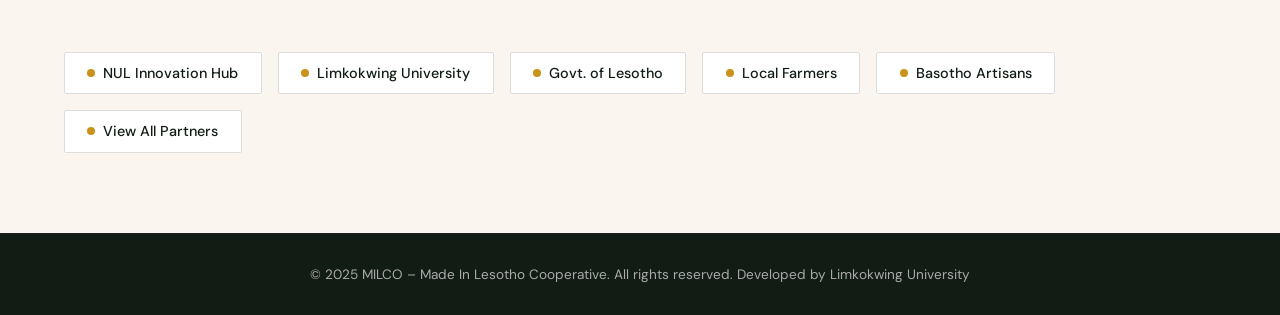
==== commit 6f12da9a: "Update index.html" ====
--- a/index.html
+++ b/index.html
@@ -66,7 +66,7 @@
 
   <div class="product-card">
     <div class="product-img">
-      <img src="Peanut.jpg" alt="Natural Peanut Butter">
+      <img src="peanut.jpg" alt="Natural Peanut Butter">
     </div>
     <div class="product-info">
       <div class="product-cat">Food Products</div>
@@ -200,4 +200,4 @@
 </footer>
 
 </body>
-</html>+</html>
